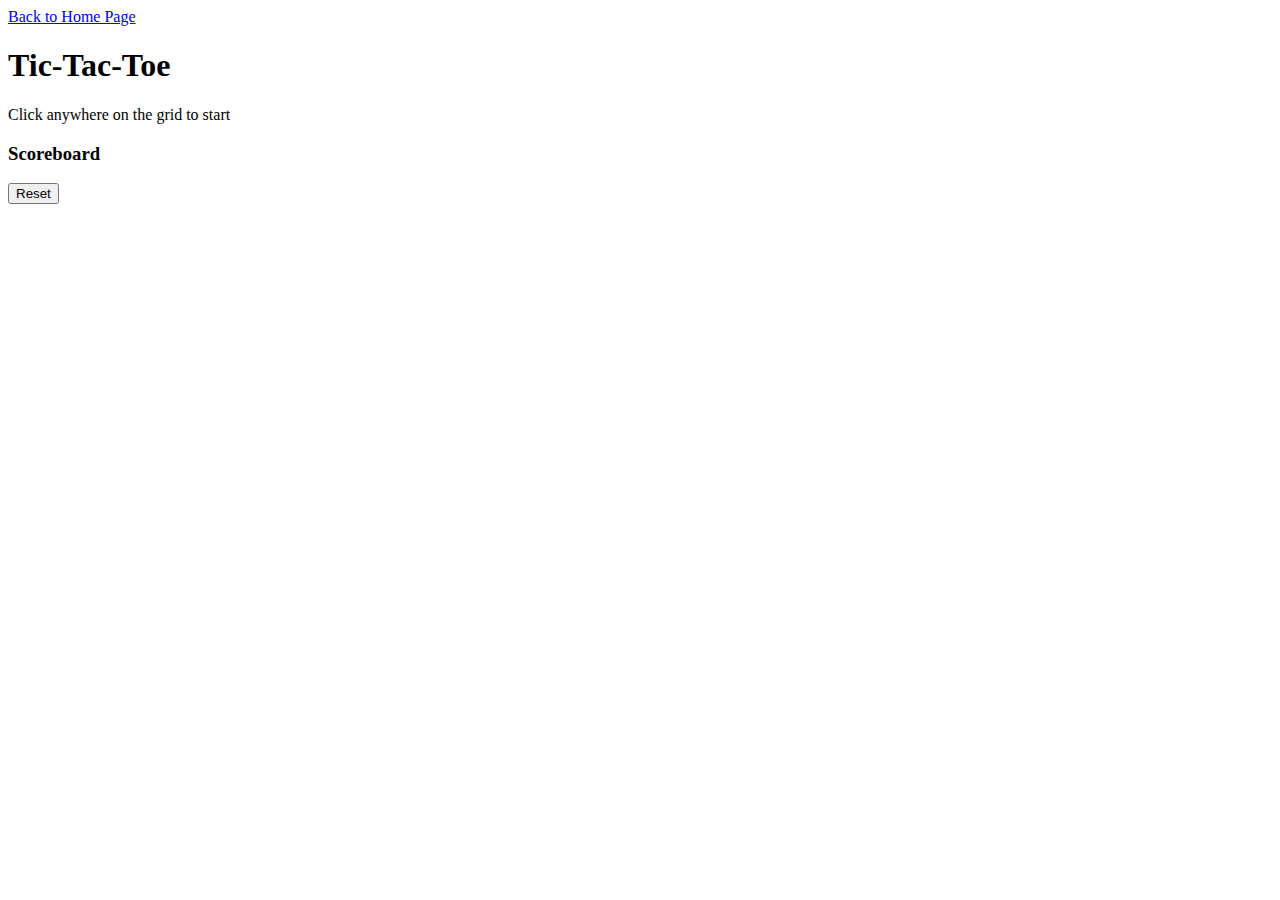
==== game.html @ 1c109017 "more file creation. added html to index.html and game.html. added css reset." ====
<!DOCTYPE html>
<html lang="en">

<head>
  <meta charset="UTF-8">
  <meta http-equiv="X-UA-Compatible" content="IE=edge">
  <meta name="viewport" content="width=device-width, initial-scale=1.0">
  <link rel="stylesheet" href="styles.css">
  <link rel="preconnect" href="https://fonts.googleapis.com">
  <link rel="preconnect" href="https://fonts.gstatic.com" crossorigin>
  <link href="https://fonts.googleapis.com/css2?family=Caveat+Brush&family=Raleway:ital,wght@0,400;0,500;0,600;0,700;0,800;1,400;1,500;1,600;1,700;1,800&display=swap" rel="stylesheet">
  <title>Tic-Tac-Toe</title>
</head>

<body>
  <a href="index.html">Back to Home Page</a>
  <h1>Tic-Tac-Toe</h1>
  <div class="tic-tac-toe__container">
    <section class="tic-tac-toe__grid">
      <div class="tic-tac-toe__square-one"></div>
      <div class="tic-tac-toe__square-two"></div>
      <div class="tic-tac-toe__square-three"></div>
      <div class="tic-tac-toe__square-four"></div>
      <div class="tic-tac-toe__square-five"></div>
      <div class="tic-tac-toe__square-six"></div>
      <div class="tic-tac-toe__square-seven"></div>
      <div class="tic-tac-toe__square-eight"></div>
      <div class="tic-tac-toe__square-nine"></div>
    </section>
    <p class="tic-tac-toe__instruction">Click anywhere on the grid to start</p>
  </div>
  <section class="scoreboard__container">
    <h3 class="scoreboard__header">Scoreboard</h3>
    <p class="player-one-name player-one-score"></p>
    <p class="player-two-name player-two-score"></p>
  </section>
  <button class="btn__reset">Reset</button>
  
  <script src="script.js"></script>
</body>

</html>
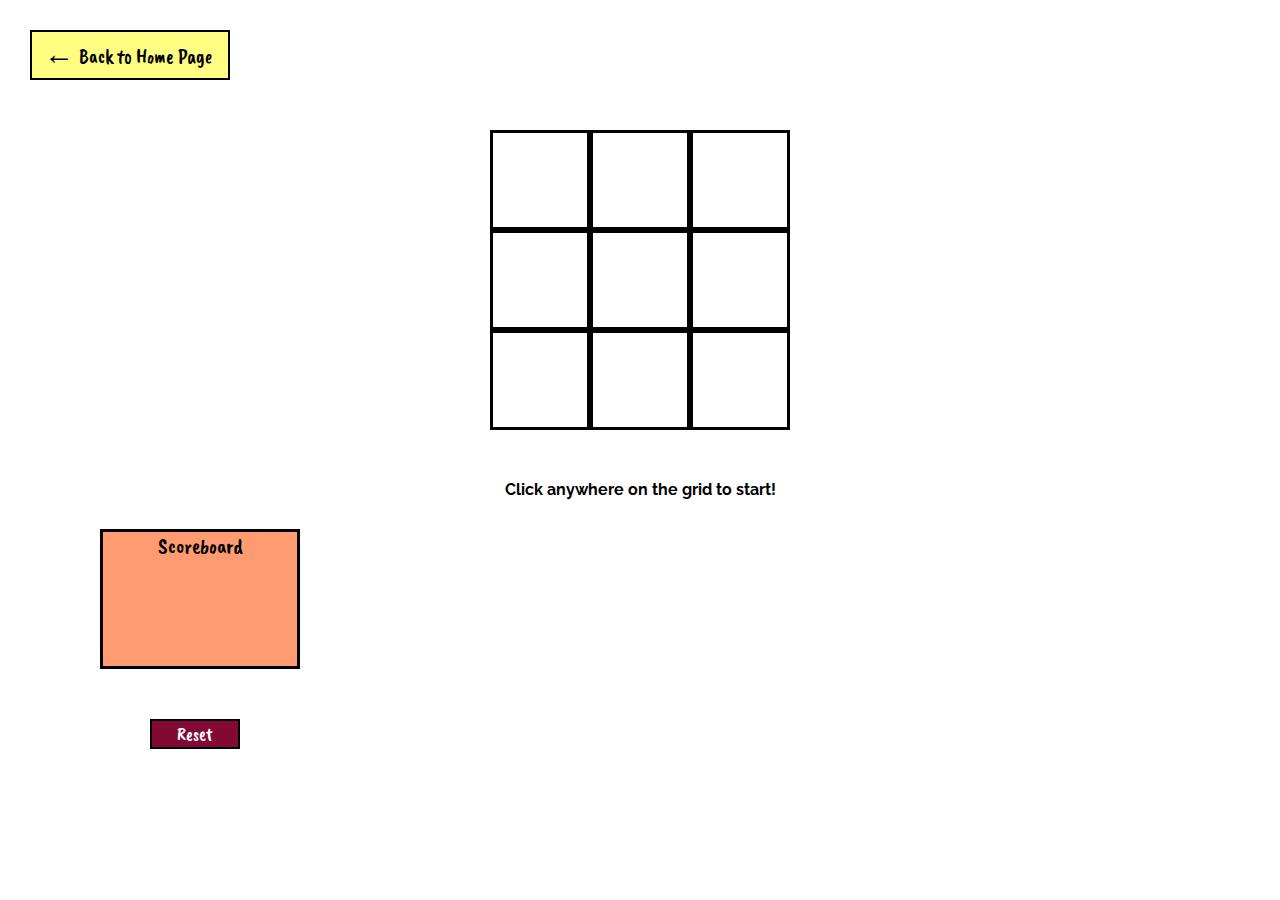
==== commit 24f1299b: "added initial styling and edited both html docs" ====
--- a/game.html
+++ b/game.html
@@ -13,28 +13,33 @@
 </head>
 
 <body>
-  <a href="index.html">Back to Home Page</a>
-  <h1>Tic-Tac-Toe</h1>
+  
+  <div class="back-to-home__btn-container">
+    <div class="back-to-home__arrow">&#8592;</div>
+    <a href="index.html" class="back-to-home__btn">Back to Home Page</a>
+  </div>
   <div class="tic-tac-toe__container">
     <section class="tic-tac-toe__grid">
-      <div class="tic-tac-toe__square-one"></div>
-      <div class="tic-tac-toe__square-two"></div>
-      <div class="tic-tac-toe__square-three"></div>
-      <div class="tic-tac-toe__square-four"></div>
-      <div class="tic-tac-toe__square-five"></div>
-      <div class="tic-tac-toe__square-six"></div>
-      <div class="tic-tac-toe__square-seven"></div>
-      <div class="tic-tac-toe__square-eight"></div>
-      <div class="tic-tac-toe__square-nine"></div>
+      <div class="tic-tac-toe__square" id="square-one"></div>
+      <div class="tic-tac-toe__square" id="square-two"></div>
+      <div class="tic-tac-toe__square" id="square-three"></div>
+      <div class="tic-tac-toe__square" id="square-four"></div>
+      <div class="tic-tac-toe__square" id="square-five"></div>
+      <div class="tic-tac-toe__square" id="square-six"></div>
+      <div class="tic-tac-toe__square" id="square-seven"></div>
+      <div class="tic-tac-toe__square" id="square-eight"></div>
+      <div class="tic-tac-toe__square" id="square-nine"></div>
     </section>
-    <p class="tic-tac-toe__instruction">Click anywhere on the grid to start</p>
   </div>
+  <!--Instruction disappears when player one clicks any square in the grid and reappears on reset-->
+  <p class="tic-tac-toe__instruction">Click anywhere on the grid to start!</p>
   <section class="scoreboard__container">
     <h3 class="scoreboard__header">Scoreboard</h3>
-    <p class="player-one-name player-one-score"></p>
-    <p class="player-two-name player-two-score"></p>
+    <!--fields will be filled in with player name that is entered on home page and will be updated with their score-->
+    <p class="player-name player-score" id="player-one"></p>
+    <p class="player-name player-score" id="player-two"></p>
   </section>
-  <button class="btn__reset">Reset</button>
+  <button class="reset__btn">Reset</button>
   
   <script src="script.js"></script>
 </body>
--- a/styles.css
+++ b/styles.css
@@ -0,0 +1,157 @@
+.back-to-home__btn-container {
+  background-color: #FFFD82;
+  height: 50px;
+  width: 200px;
+  border: 2px solid black;
+  text-align: right;
+  margin: 30px;
+  padding: 12px;
+  display: flex;
+}
+.back-to-home__btn-container .back-to-home__arrow {
+  font-size: 30px;
+  font-weight: bold;
+  line-height: 20px;
+}
+.back-to-home__btn-container .back-to-home__btn {
+  text-decoration: none;
+  color: black;
+  font-size: 20px;
+  padding-left: 5px;
+}
+
+.reset__btn {
+  height: 30px;
+  width: 90px;
+  margin: 20px 150px;
+  background-color: #820933;
+  border: 2px solid black;
+  font-size: 18px;
+  color: white;
+}
+
+.start__btn-container {
+  background-color: #2AD331;
+  height: 50px;
+  width: 100px;
+  border: 2px solid black;
+  text-align: center;
+  margin: 50px 150px;
+}
+
+.start__btn {
+  text-decoration: none;
+  color: black;
+  font-size: 30px;
+}
+
+.tic-tac-toe__container {
+  display: grid;
+  align-items: center;
+  justify-content: center;
+  margin: 50px;
+}
+
+.tic-tac-toe__grid {
+  height: 300px;
+  width: 300px;
+  display: grid;
+  grid-template-columns: repeat(3, 1fr);
+  grid-template-columns: repeat(3, 1fr);
+}
+
+.tic-tac-toe__square {
+  border: 3px solid black;
+}
+
+.tic-tac-toe__instruction {
+  text-align: center;
+  margin: 30px;
+  font-weight: bold;
+}
+
+.scoreboard__container {
+  border: 3px solid black;
+  background-color: #FF9B71;
+  height: 140px;
+  width: 200px;
+  margin: 30px 100px;
+}
+
+.scoreboard__header {
+  text-align: center;
+  font-size: 22px;
+  font-weight: lighter;
+}
+
+.home__background-img {
+  position: absolute;
+  background: url(assets/media/home-background.jpg);
+  background-size: cover;
+  background-repeat: no-repeat;
+  width: 100%;
+  height: 100vh;
+  z-index: -1;
+  opacity: 60%;
+}
+
+.home__header {
+  font-size: 64px;
+  text-align: center;
+  padding: 150px 50px 50px;
+}
+
+.player__name-field-container {
+  display: grid;
+  grid-template-columns: 1fr 2fr;
+  justify-content: center;
+  align-items: center;
+  gap: 15px;
+  margin: 30px 50px;
+  width: 290px;
+}
+.player__name-field-container .player__name {
+  font-weight: bold;
+  font-size: 16px;
+  align-self: center;
+  border: 1px solid black;
+  padding: 5px 1px;
+}
+.player__name-field-container #player__name-one {
+  background-color: #FF540A;
+}
+.player__name-field-container #player__name-two {
+  background-color: #26FFE6;
+}
+.player__name-field-container .player__name-field {
+  height: 30px;
+  align-self: center;
+  font-size: 14px;
+  padding: 10px 0px;
+}
+
+.home__instructions-header {
+  text-align: center;
+  margin: 40px;
+  font-size: 30px;
+}
+
+.home__instructions-description {
+  text-align: center;
+  margin: 20px;
+  font-weight: bolder;
+}
+
+.back-to-home__btn, .reset__btn, .tic-tac-toe__square, .scoreboard__header, .home__header, .home__instructions-header, .start__btn {
+  font-family: "Caveat Brush", cursive;
+}
+
+.tic-tac-toe__instruction, .player__name-field-container, .home__instructions-description {
+  font-family: "Raleway", sans-serif;
+}
+
+* {
+  margin: 0;
+  padding: 0;
+  box-sizing: border-box;
+}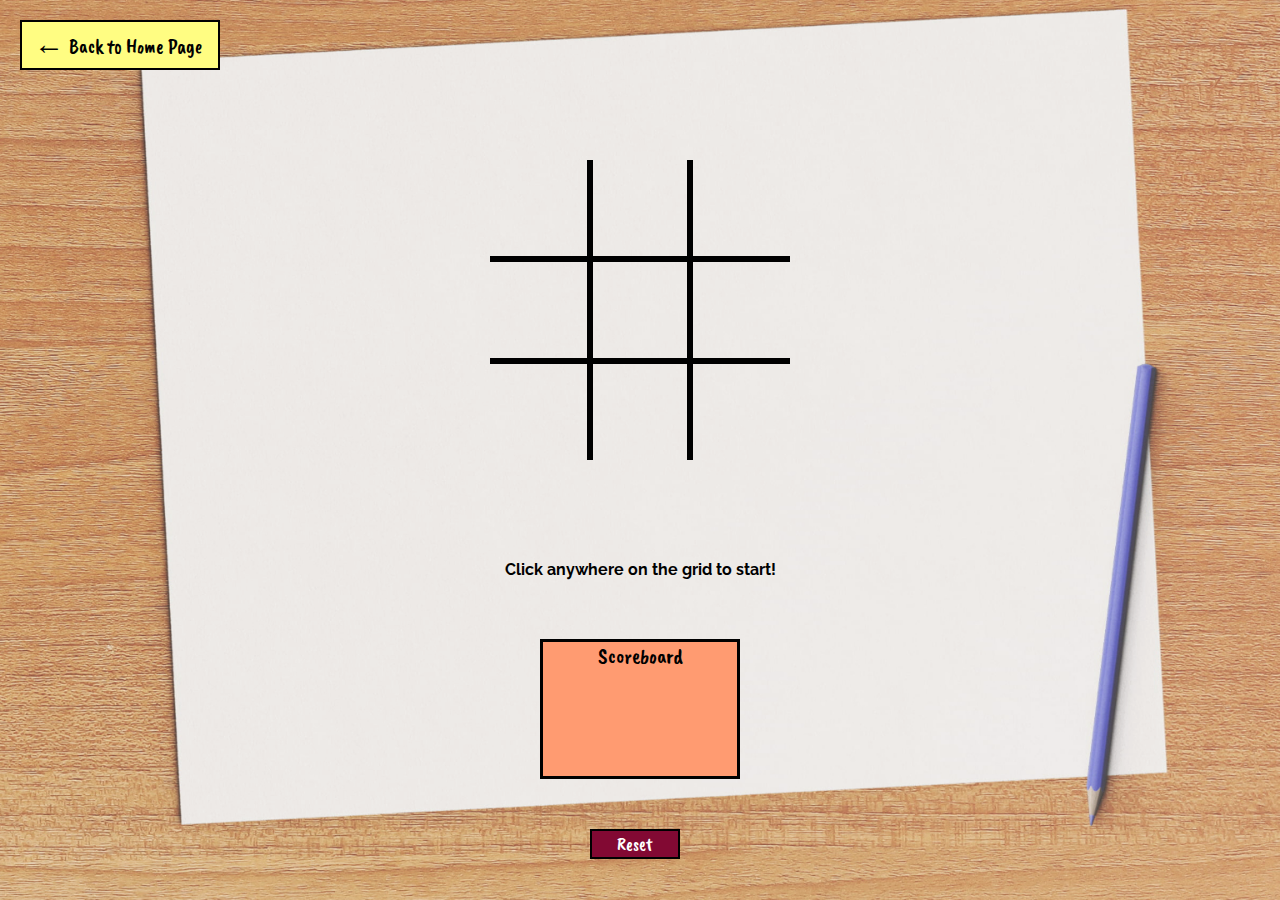
==== commit 1e93831b: "edited html, css and added js pseudocode" ====
--- a/game.html
+++ b/game.html
@@ -13,33 +13,37 @@
 </head>
 
 <body>
-  
-  <div class="back-to-home__btn-container">
-    <div class="back-to-home__arrow">&#8592;</div>
-    <a href="index.html" class="back-to-home__btn">Back to Home Page</a>
+  <div class="game__background-img"></div>
+  <div class="back-to-home__container">
+    <div class="back-to-home__btn-container">
+      <div class="back-to-home__arrow">&#8592;</div>
+      <a href="index.html" class="back-to-home__btn">Back to Home Page</a>
+    </div>
   </div>
   <div class="tic-tac-toe__container">
-    <section class="tic-tac-toe__grid">
-      <div class="tic-tac-toe__square" id="square-one"></div>
-      <div class="tic-tac-toe__square" id="square-two"></div>
-      <div class="tic-tac-toe__square" id="square-three"></div>
-      <div class="tic-tac-toe__square" id="square-four"></div>
-      <div class="tic-tac-toe__square" id="square-five"></div>
-      <div class="tic-tac-toe__square" id="square-six"></div>
-      <div class="tic-tac-toe__square" id="square-seven"></div>
-      <div class="tic-tac-toe__square" id="square-eight"></div>
-      <div class="tic-tac-toe__square" id="square-nine"></div>
+    <div class="tic-tac-toe__grid-container">
+      <section class="tic-tac-toe__grid">
+        <div class="tic-tac-toe__square" id="square-one"></div>
+        <div class="tic-tac-toe__square" id="square-two"></div>
+        <div class="tic-tac-toe__square" id="square-three"></div>
+        <div class="tic-tac-toe__square" id="square-four"></div>
+        <div class="tic-tac-toe__square" id="square-five"></div>
+        <div class="tic-tac-toe__square" id="square-six"></div>
+        <div class="tic-tac-toe__square" id="square-seven"></div>
+        <div class="tic-tac-toe__square" id="square-eight"></div>
+        <div class="tic-tac-toe__square" id="square-nine"></div>
+      </section>
+    </div>
+    <!--Instruction disappears when player one clicks any square in the grid and reappears on reset-->
+    <p class="tic-tac-toe__instruction">Click anywhere on the grid to start!</p>
+    <section class="scoreboard__container">
+      <h3 class="scoreboard__header">Scoreboard</h3>
+      <!--fields will be filled in with player name that is entered on home page and will be updated with their score-->
+      <p class="player-name player-score" id="player-one"></p>
+      <p class="player-name player-score" id="player-two"></p>
     </section>
+    <button class="reset__btn">Reset</button>
   </div>
-  <!--Instruction disappears when player one clicks any square in the grid and reappears on reset-->
-  <p class="tic-tac-toe__instruction">Click anywhere on the grid to start!</p>
-  <section class="scoreboard__container">
-    <h3 class="scoreboard__header">Scoreboard</h3>
-    <!--fields will be filled in with player name that is entered on home page and will be updated with their score-->
-    <p class="player-name player-score" id="player-one"></p>
-    <p class="player-name player-score" id="player-two"></p>
-  </section>
-  <button class="reset__btn">Reset</button>
   
   <script src="script.js"></script>
 </body>
--- a/styles.css
+++ b/styles.css
@@ -1,10 +1,13 @@
+.back-to-home__container {
+  padding: 20px 20px 0px;
+}
+
 .back-to-home__btn-container {
   background-color: #FFFD82;
   height: 50px;
   width: 200px;
   border: 2px solid black;
   text-align: right;
-  margin: 30px;
   padding: 12px;
   display: flex;
 }
@@ -30,6 +33,12 @@
   color: white;
 }
 
+.start__container {
+  display: grid;
+  justify-content: center;
+  align-items: center;
+}
+
 .start__btn-container {
   background-color: #2AD331;
   height: 50px;
@@ -45,11 +54,29 @@
   font-size: 30px;
 }
 
+.game__background-img {
+  position: absolute;
+  background: url(assets/media/background.jpg);
+  background-size: cover;
+  background-repeat: no-repeat;
+  background-position: center;
+  min-width: 100vw;
+  height: 100vh;
+  z-index: -1;
+  opacity: 90%;
+}
+
 .tic-tac-toe__container {
   display: grid;
-  align-items: center;
-  justify-content: center;
-  margin: 50px;
+  justify-content: center;
+  height: 70vh;
+}
+
+.tic-tac-toe__grid-container {
+  display: grid;
+  align-items: center;
+  justify-content: center;
+  margin: 90px 50px 70px;
 }
 
 .tic-tac-toe__grid {
@@ -62,6 +89,42 @@
 
 .tic-tac-toe__square {
   border: 3px solid black;
+}
+
+#square-one {
+  border-left: transparent;
+  border-top: transparent;
+}
+
+#square-two {
+  border-top: transparent;
+}
+
+#square-three {
+  border-top: transparent;
+  border-right: transparent;
+}
+
+#square-four {
+  border-left: transparent;
+}
+
+#square-six {
+  border-right: transparent;
+}
+
+#square-seven {
+  border-left: transparent;
+  border-bottom: transparent;
+}
+
+#square-eight {
+  border-bottom: transparent;
+}
+
+#square-nine {
+  border-right: transparent;
+  border-bottom: transparent;
 }
 
 .tic-tac-toe__instruction {
@@ -86,13 +149,14 @@
 
 .home__background-img {
   position: absolute;
-  background: url(assets/media/home-background.jpg);
+  background: url(assets/media/background.jpg);
   background-size: cover;
   background-repeat: no-repeat;
+  background-position: center;
   width: 100%;
   height: 100vh;
   z-index: -1;
-  opacity: 60%;
+  opacity: 90%;
 }
 
 .home__header {
@@ -101,12 +165,19 @@
   padding: 150px 50px 50px;
 }
 
+.player__container {
+  display: grid;
+  justify-content: center;
+  align-items: center;
+}
+
 .player__name-field-container {
   display: grid;
   grid-template-columns: 1fr 2fr;
   justify-content: center;
   align-items: center;
-  gap: 15px;
+  justify-items: center;
+  gap: 16px;
   margin: 30px 50px;
   width: 290px;
 }
@@ -141,6 +212,16 @@
   margin: 20px;
   font-weight: bolder;
 }
+@media only screen and (min-width: 945px) {
+  .home__instructions-description {
+    margin: 20px 200px;
+  }
+}
+@media only screen and (min-width: 1300px) {
+  .home__instructions-description {
+    margin: 20px 400px;
+  }
+}
 
 .back-to-home__btn, .reset__btn, .tic-tac-toe__square, .scoreboard__header, .home__header, .home__instructions-header, .start__btn {
   font-family: "Caveat Brush", cursive;
